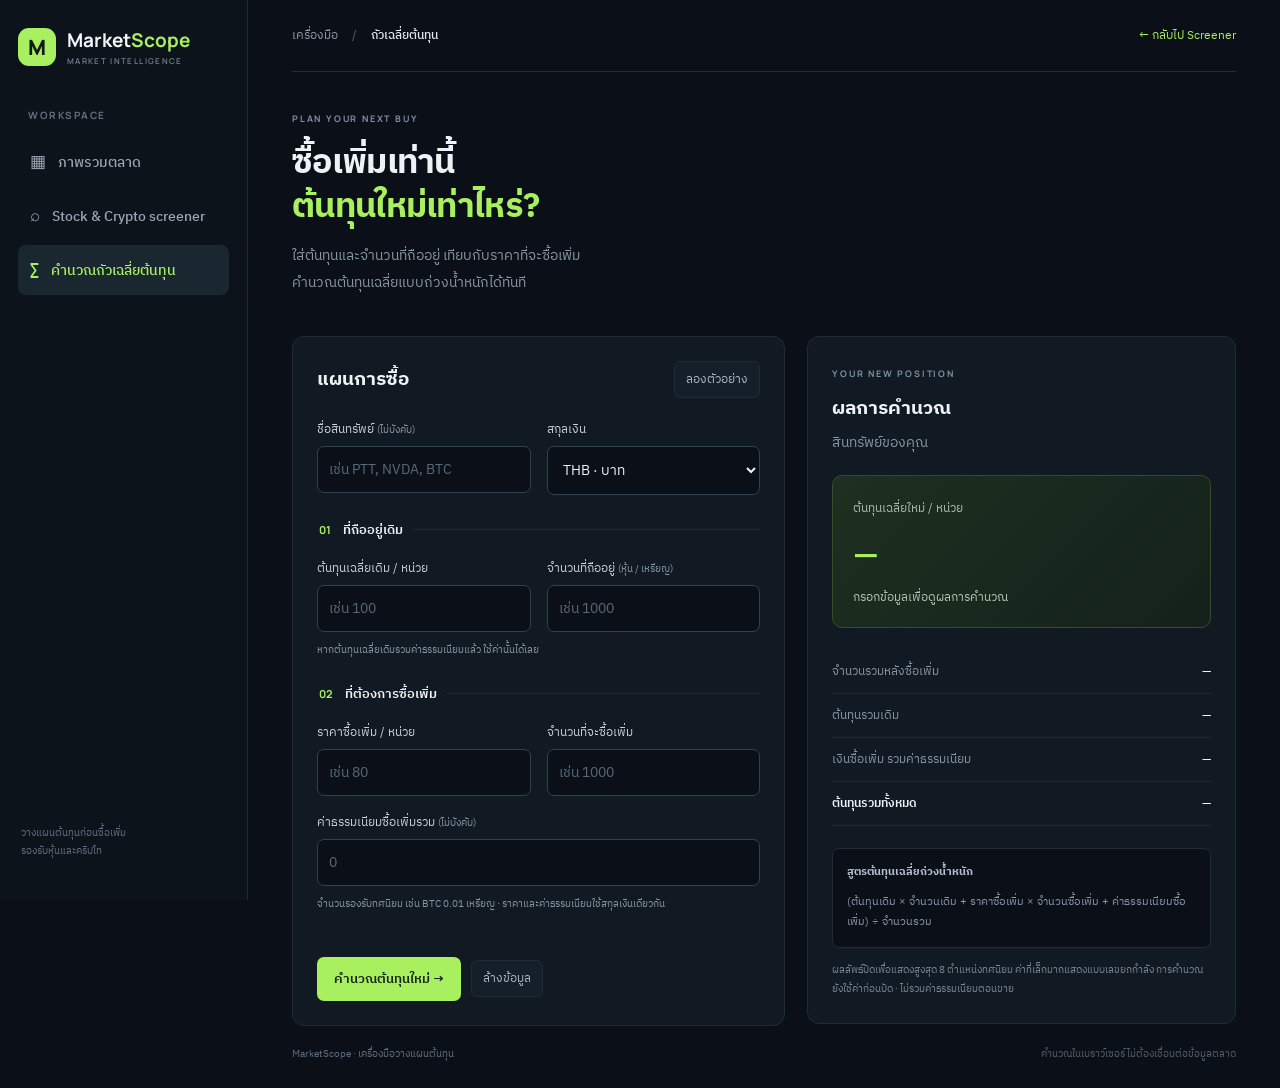
==== stock-crypto-scanner/average-cost.html @ 229be769 "Add average cost calculator page" ====
<!doctype html>
<html lang="th">
<head>
  <meta charset="utf-8">
  <meta name="viewport" content="width=device-width, initial-scale=1">
  <meta name="theme-color" content="#0b1018">
  <title>คำนวณถัวเฉลี่ยต้นทุน — MarketScope</title>
  <link rel="preconnect" href="https://fonts.googleapis.com">
  <link rel="preconnect" href="https://fonts.gstatic.com" crossorigin>
  <link href="https://fonts.googleapis.com/css2?family=IBM+Plex+Sans+Thai:wght@400;500;600;700&family=Manrope:wght@400;500;600;700;800&display=swap" rel="stylesheet">
  <link rel="stylesheet" href="style.css">
  <link rel="stylesheet" href="average-cost.css">
</head>
<body>
  <div class="shell">
    <aside class="sidebar">
      <a class="brand" href="index.html"><span class="brand-mark">M</span><span>Market<span class="brand-light">Scope</span><small>MARKET INTELLIGENCE</small></span></a>
      <div class="side-label">WORKSPACE</div>
      <a class="nav" href="index.html"><span>▦</span> ภาพรวมตลาด</a>
      <a class="nav" href="index.html#screener"><span>⌕</span> Stock & Crypto screener</a>
      <a class="nav active" href="average-cost.html" aria-current="page"><span>∑</span> คำนวณถัวเฉลี่ยต้นทุน</a>
      <div class="sidebar-bottom"><p>วางแผนต้นทุนก่อนซื้อเพิ่ม<br>รองรับหุ้นและคริปโท</p></div>
    </aside>
    <main class="main">
      <header class="topbar"><div class="breadcrumb">เครื่องมือ <span>/</span> <b>ถัวเฉลี่ยต้นทุน</b></div><a class="back-link" href="index.html">← กลับไป Screener</a></header>
      <section class="calculator-heading">
        <span class="eyebrow">PLAN YOUR NEXT BUY</span>
        <h1>ซื้อเพิ่มเท่านี้<br><span>ต้นทุนใหม่เท่าไหร่?</span></h1>
        <p>ใส่ต้นทุนและจำนวนที่ถืออยู่ เทียบกับราคาที่จะซื้อเพิ่ม<br>คำนวณต้นทุนเฉลี่ยแบบถ่วงน้ำหนักได้ทันที</p>
      </section>
      <div class="calculator-layout">
        <form id="average-form" class="calculator-card" novalidate>
          <div class="calculator-card-heading"><h2>แผนการซื้อ</h2><button type="button" id="example" class="subtle-button">ลองตัวอย่าง</button></div>
          <div class="input-grid asset-settings">
            <label>ชื่อสินทรัพย์ <span class="optional">(ไม่บังคับ)</span><input id="asset-name" type="text" placeholder="เช่น PTT, NVDA, BTC" maxlength="40"></label>
            <label>สกุลเงิน<select id="currency"><option value="THB">THB · บาท</option><option value="USD">USD · ดอลลาร์</option><option value="USDT">USDT</option></select></label>
          </div>
          <fieldset><legend><span class="step-number">01</span> ที่ถืออยู่เดิม</legend>
            <div class="input-grid">
              <label>ต้นทุนเฉลี่ยเดิม / หน่วย<input id="old-price" type="number" min="0" step="any" inputmode="decimal" placeholder="เช่น 100" required></label>
              <label>จำนวนที่ถืออยู่ <span class="optional">(หุ้น / เหรียญ)</span><input id="old-quantity" type="number" min="0" step="any" inputmode="decimal" placeholder="เช่น 1000" required></label>
            </div>
            <small>หากต้นทุนเฉลี่ยเดิมรวมค่าธรรมเนียมแล้ว ใช้ค่านั้นได้เลย</small>
          </fieldset>
          <fieldset><legend><span class="step-number">02</span> ที่ต้องการซื้อเพิ่ม</legend>
            <div class="input-grid">
              <label>ราคาซื้อเพิ่ม / หน่วย<input id="new-price" type="number" min="0" step="any" inputmode="decimal" placeholder="เช่น 80" required></label>
              <label>จำนวนที่จะซื้อเพิ่ม<input id="new-quantity" type="number" min="0" step="any" inputmode="decimal" placeholder="เช่น 1000" required></label>
            </div>
            <label class="fee-label">ค่าธรรมเนียมซื้อเพิ่มรวม <span class="optional">(ไม่บังคับ)</span><input id="fees" type="number" min="0" step="any" inputmode="decimal" placeholder="0"></label>
            <small>จำนวนรองรับทศนิยม เช่น BTC 0.01 เหรียญ · ราคาและค่าธรรมเนียมใช้สกุลเงินเดียวกัน</small>
          </fieldset>
          <p id="input-error" class="input-error" role="status"></p>
          <div class="calculator-actions"><button type="submit" class="calculate-button">คำนวณต้นทุนใหม่ →</button><button type="reset" class="subtle-button">ล้างข้อมูล</button></div>
        </form>
        <section class="calculator-card results-card" aria-labelledby="results-title">
          <span class="eyebrow">YOUR NEW POSITION</span><h2 id="results-title">ผลการคำนวณ</h2>
          <p id="result-asset" class="result-asset">สินทรัพย์ของคุณ</p>
          <div class="average-highlight"><span>ต้นทุนเฉลี่ยใหม่ / หน่วย</span><output id="average">—</output><p id="average-change">กรอกข้อมูลเพื่อดูผลการคำนวณ</p></div>
          <dl class="result-details">
            <div><dt>จำนวนรวมหลังซื้อเพิ่ม</dt><dd id="total-quantity">—</dd></div>
            <div><dt>ต้นทุนรวมเดิม</dt><dd id="old-cost">—</dd></div>
            <div><dt>เงินซื้อเพิ่ม รวมค่าธรรมเนียม</dt><dd id="new-cost">—</dd></div>
            <div class="total-line"><dt>ต้นทุนรวมทั้งหมด</dt><dd id="total-cost">—</dd></div>
          </dl>
          <div class="formula-box"><b>สูตรต้นทุนเฉลี่ยถ่วงน้ำหนัก</b><p>(ต้นทุนเดิม × จำนวนเดิม + ราคาซื้อเพิ่ม × จำนวนซื้อเพิ่ม + ค่าธรรมเนียมซื้อเพิ่ม) ÷ จำนวนรวม</p></div>
          <small class="calculation-note">ผลลัพธ์ปัดเพื่อแสดงสูงสุด 8 ตำแหน่งทศนิยม ค่าที่เล็กมากแสดงแบบเลขยกกำลัง การคำนวณยังใช้ค่าก่อนปัด · ไม่รวมค่าธรรมเนียมตอนขาย</small>
        </section>
      </div>
      <footer>MarketScope · เครื่องมือวางแผนต้นทุน <span>คำนวณในเบราว์เซอร์ ไม่ต้องเชื่อมต่อข้อมูลตลาด</span></footer>
    </main>
  </div>
  <script src="average-cost.js"></script>
</body>
</html>
---- stock-crypto-scanner/style.css ----
:root{--bg:#0b1018;--panel:#111923;--panel2:#151f2a;--line:#202b36;--text:#edf2f5;--muted:#8996a4;--lime:#a8f05f;--green:#72d89a;--red:#ff7e82;--blue:#75a8ff;--purple:#b895ff}*{box-sizing:border-box}html{scroll-behavior:smooth}body{margin:0;background:var(--bg);color:var(--text);font:14px 'IBM Plex Sans Thai',sans-serif}.shell{min-height:100vh}.sidebar{position:fixed;inset:0 auto 0 0;width:248px;border-right:1px solid var(--line);padding:27px 18px;background:#0d131b;display:flex;flex-direction:column;z-index:2}.brand{display:flex;align-items:center;gap:11px;color:#f3f6f8;text-decoration:none;font:700 19px Manrope,sans-serif}.brand-mark{display:grid;place-items:center;width:38px;height:38px;background:var(--lime);color:#111a14;border-radius:11px;font-size:21px;font-weight:800}.brand-light{color:var(--lime)}.brand small{display:block;font:600 8px Manrope,sans-serif;letter-spacing:1.35px;color:#738091;margin-top:2px}.side-label{color:#637080;font:700 10px Manrope,sans-serif;letter-spacing:1.5px;margin:42px 10px 13px}.nav{padding:11px 12px;text-decoration:none;color:#9aa6b3;border-radius:8px;display:flex;gap:12px;align-items:center;margin:2px 0;font-weight:500}.nav span{font-size:17px}.nav.active{background:#1a2630;color:var(--lime)}.markets-label{margin-top:31px}.market-link{color:#aeb9c4;background:none;border:0;text-align:left;font:500 13px inherit;padding:11px 12px;display:flex;align-items:center;gap:10px;cursor:pointer;border-radius:8px}.market-link:hover,.market-link.selected{background:#151e28}.market-link span{margin-left:auto;color:#677686;font-size:10px}.dot,.status i,.updated i,.live-pill i{width:7px;height:7px;border-radius:50%;display:inline-block;background:#8794a2}.thai-dot{background:#f4b85e}.us-dot{background:#75a8ff}.crypto-dot{background:#b895ff}.all-dot{background:var(--lime)}.sidebar-bottom{margin-top:auto}.status{border:1px solid var(--line);border-radius:9px;padding:13px;display:flex;gap:10px;align-items:flex-start}.status i,.updated i,.live-pill i{background:var(--green);box-shadow:0 0 9px #72d89a88;margin-top:5px}.status b,.status small{display:block}.status b{font-size:12px}.status small{font-size:10px;color:var(--muted);margin-top:3px}.sidebar-bottom p{color:#627080;font-size:10px;line-height:1.8;margin:13px 3px}.main{margin-left:248px;padding:0 44px;max-width:1800px}.topbar{height:72px;display:flex;align-items:center;justify-content:space-between;border-bottom:1px solid var(--line);color:#8e9ba7;font-size:12px}.breadcrumb span{margin:0 11px;color:#596675}.breadcrumb b{color:#e0e7ed;font-weight:500}.top-right{display:flex;align-items:center;gap:21px}.live-pill{font:700 9px Manrope,sans-serif;letter-spacing:.8px;color:#b1bdc8;border:1px solid #28343e;padding:6px 9px;border-radius:20px}.live-pill i{width:6px;height:6px;margin:0 5px 0 0}.date{font-size:11px}.avatar{border:1px solid #364451;background:#1d2934;color:var(--lime);font-weight:700;border-radius:50%;width:30px;height:30px}.welcome{min-height:290px;display:flex;align-items:center;justify-content:space-between;padding:37px 25px 31px 5px;overflow:hidden;position:relative}.eyebrow{color:#80909f;font:700 9px Manrope,sans-serif;letter-spacing:1.8px}.welcome h1{font-size:41px;line-height:1.23;margin:12px 0 9px;letter-spacing:-1px}.welcome h1 span{color:var(--lime)}.welcome p{color:#97a4b0;font-size:13px;line-height:1.8;margin:0 0 19px}.primary-btn{display:inline-flex;gap:22px;align-items:center;background:var(--lime);color:#162017;border-radius:6px;text-decoration:none;padding:9px 13px;font-size:12px;font-weight:700}.primary-btn span{font-size:17px}.welcome-art{position:relative;width:51%;height:255px;overflow:hidden}.chart-art{position:absolute;bottom:5px;left:0;width:100%;height:140px;opacity:.75}.orbit{position:absolute;border:1px solid #293841;border-radius:50%;left:50%;top:42%;transform:translate(-50%,-50%)}.orbit-one{width:175px;height:175px}.orbit-two{width:250px;height:250px;border-color:#202c36}.art-core{position:absolute;left:50%;top:42%;transform:translate(-50%,-50%);display:grid;place-items:center;width:76px;height:76px;border-radius:50%;background:#182520;border:1px solid #3a573c;color:var(--lime);font:800 22px Manrope;box-shadow:0 0 40px #a8f05f20}.art-core span{font-size:21px}.float-tag{position:absolute;z-index:1;padding:7px 10px;border-radius:6px;background:#17212b;border:1px solid #2d3942;box-shadow:0 9px 20px #0005}.float-tag b,.float-tag small{display:block}.float-tag b{font:700 11px Manrope;color:#dfe8ed}.float-tag small{font:500 7px Manrope;color:#778691;letter-spacing:.8px;margin-top:2px}.tag-set{left:17%;top:29%}.tag-btc{right:13%;top:31%}.tag-btc b{color:#f6bb62}.tag-us{left:36%;top:2%}.market-strip{border-top:1px solid var(--line);padding:23px 0 26px}.strip-heading{display:flex;justify-content:space-between;align-items:center;margin-bottom:12px}.updated{color:#778591;font-size:10px}.updated i{width:5px;height:5px;margin:0 5px 1px 0}.pulse-grid{display:grid;grid-template-columns:repeat(3,1fr);gap:13px}.pulse-card{min-height:127px;background:var(--panel);border:1px solid var(--line);border-radius:9px;padding:14px 16px 12px;position:relative;overflow:hidden}.pulse-top{display:flex;align-items:center;gap:9px}.market-icon{width:31px;height:29px;border-radius:6px;display:grid;place-items:center;font:700 9px Manrope}.set-icon{background:#302719;color:#efb84e}.sp-icon{background:#192941;color:#76a8f8}.btc-icon{background:#322719;color:#f5b452;font-size:17px}.pulse-name{font:700 10px Manrope;color:#dce4e9;letter-spacing:.4px}.pulse-name small{display:block;color:#788692;font:400 9px 'IBM Plex Sans Thai';letter-spacing:0;margin-top:2px}.pulse-change{margin-left:auto;font:700 10px Manrope}.positive{color:var(--green)}.pulse-value{font:700 20px Manrope;margin:10px 0 0 40px;position:relative;z-index:1}.pulse-value small{font-size:10px;color:#778592;font-weight:500}.mini-chart{position:absolute;right:0;bottom:0;width:46%;height:37px;opacity:.8}.mini-chart svg{width:100%;height:100%;overflow:visible}.mini-chart path{fill:none;stroke-width:2}.green-chart path{stroke:#72d89a}.blue-chart path{stroke:#75a8ff}.purple-chart path{stroke:#b895ff}.section-title{display:flex;justify-content:space-between;align-items:flex-end;margin-bottom:16px}.section-title h2{font-size:23px;margin:3px 0 0;letter-spacing:-.5px}.title-dot{color:var(--lime)}.refresh-btn{font:500 11px 'IBM Plex Sans Thai';color:#c2ccd4;background:#141e28;border:1px solid #293641;border-radius:6px;padding:7px 11px;cursor:pointer}.refresh-btn span{font-size:16px;margin-right:4px}.stats-row{display:grid;grid-template-columns:repeat(4,1fr);gap:11px;margin-bottom:17px}.stat-card{display:flex;gap:11px;align-items:center;background:var(--panel);border:1px solid var(--line);border-radius:8px;padding:12px}.stat-icon{display:grid;place-items:center;width:31px;height:31px;border-radius:7px;background:#24303a;color:#b6c2cd;font-size:17px}.stat-icon.green{color:var(--green);background:#1d3028}.stat-icon.violet{color:var(--purple);background:#292337}.stat-icon.orange{color:#efb564;background:#342b20}.stat-card small,.stat-card b{display:block}.stat-card small{font-size:10px;color:#82909c}.stat-card b{font:700 16px Manrope;margin-top:2px}.table-wrap{background:var(--panel);border:1px solid var(--line);border-radius:9px;overflow:hidden}.table-toolbar{display:flex;justify-content:space-between;align-items:center;padding:0 16px;border-bottom:1px solid var(--line)}.tabs{display:flex;gap:20px}.tab{position:relative;background:none;border:0;color:#83919f;padding:14px 1px 12px;font:500 11px 'IBM Plex Sans Thai';cursor:pointer}.tab.active{color:var(--lime)}.tab.active:after{content:'';position:absolute;bottom:-1px;left:0;right:0;height:2px;background:var(--lime)}.tab span{font:600 9px Manrope;color:#73808c;margin-left:3px}.search{display:flex;align-items:center;gap:6px;background:#0e151d;border:1px solid #26323c;border-radius:5px;padding:6px 9px;color:#71808e}.search span{font-size:17px}.search input{width:175px;background:none;border:0;outline:0;color:#eaf0f4;font:11px 'IBM Plex Sans Thai'}.search input::placeholder{color:#667380}.table-scroll{overflow-x:auto}table{width:100%;border-collapse:collapse;white-space:nowrap}th{text-align:left;color:#758391;font:600 9px Manrope;letter-spacing:.5px;padding:11px 16px;border-bottom:1px solid #202a34}td{padding:10px 16px;border-bottom:1px solid #1d2730;color:#cdd5db;font-size:11px}tbody tr:hover{background:#151f29}.align-right{text-align:right}.asset-cell{display:flex;align-items:center;gap:9px}.coin-logo{display:grid;place-items:center;width:29px;height:29px;background:#202d37;border-radius:50%;font:700 10px Manrope;color:#dfe7ec}.coin-logo.crypto{background:#2a2535;color:#c8a8ff}.coin-logo.thai{background:#342d20;color:#efbd6a}.coin-logo.us{background:#1e2a3b;color:#83b0ff}.asset-name{font-weight:600;color:#e4eaf0}.asset-symbol{font:10px Manrope;color:#778593;margin-top:2px}.market-badge{font-size:9px;padding:4px 7px;background:#252d34;color:#aab6c0;border-radius:4px}.market-badge.crypto{background:#292437;color:#c5a6fb}.market-badge.thai{background:#302a20;color:#ecc075}.market-badge.us{background:#1d2938;color:#81aefa}.price{font:600 11px Manrope}.change-up,.change-down{font:600 10px Manrope}.change-up{color:var(--green)}.change-down{color:var(--red)}.trend{display:flex;align-items:center;gap:6px;color:#9ba8b3;font-size:10px}.trend-line{width:53px;height:19px}.trend-line polyline{fill:none;stroke:var(--green);stroke-width:1.7}.trend-line.down polyline{stroke:var(--red)}.signal{font-size:9px;color:var(--green);background:#1b3027;border-radius:4px;padding:4px 6px}.signal.neutral{color:#9daab5;background:#252e36}.loading-row{text-align:center;padding:34px;color:#80909d}.spinner{display:inline-block;width:13px;height:13px;border:2px solid #43515c;border-top-color:var(--lime);border-radius:50%;vertical-align:-3px;margin-right:7px;animation:spin 1s linear infinite}@keyframes spin{to{transform:rotate(360deg)}}.table-foot{display:flex;justify-content:space-between;padding:10px 16px;color:#74818d;font-size:9px}footer{display:flex;justify-content:space-between;color:#62707e;font-size:10px;padding:20px 0 26px}footer span{color:#53606d}@media(max-width:1050px){.sidebar{width:210px}.main{margin-left:210px;padding:0 27px}.welcome-art{width:46%}.stats-row{grid-template-columns:repeat(2,1fr)}}@media(max-width:720px){.sidebar{position:static;width:auto;height:auto;padding:12px 15px;display:flex;flex-direction:row;align-items:center;border-right:0;border-bottom:1px solid var(--line)}.brand{font-size:16px}.brand-mark{width:33px;height:33px}.side-label,.nav,.market-link,.sidebar-bottom{display:none}.main{margin-left:0;padding:0 15px}.topbar{height:53px}.top-right{gap:10px}.live-pill{font-size:8px}.date{display:none}.welcome{min-height:260px;padding:30px 0}.welcome h1{font-size:35px}.welcome-art{position:absolute;right:-24%;width:64%;opacity:.54}.welcome>div:first-child{position:relative;z-index:1}.pulse-grid{grid-template-columns:1fr;gap:8px}.pulse-card{min-height:110px}.stats-row{grid-template-columns:repeat(2,1fr);gap:8px}.stat-card{padding:9px;gap:7px}.stat-card small{font-size:9px}.stat-card b{font-size:14px}.section-title h2{font-size:20px}.table-toolbar{align-items:flex-start;gap:8px;flex-direction:column;padding:0 12px 10px}.tabs{width:100%;gap:17px;overflow:auto}.tab{flex-shrink:0}.search{width:100%}.search input{width:100%}.table-foot{gap:8px;align-items:flex-start}.table-foot span:last-child{max-width:45%;text-align:right}footer{gap:10px;flex-direction:column}.desktop-break{display:none}}
---- stock-crypto-scanner/average-cost.css ----
.back-link{color:var(--lime);text-decoration:none;font-size:12px}.calculator-heading{padding:34px 0 25px}.calculator-heading h1{font-size:34px;line-height:1.3;margin:12px 0;letter-spacing:-.7px}.calculator-heading h1 span{color:var(--lime)}.calculator-heading p{color:var(--muted);line-height:1.9}.calculator-layout{display:grid;grid-template-columns:minmax(0,1.15fr) minmax(0,1fr);gap:22px;align-items:start}.calculator-card{background:var(--panel);border:1px solid var(--line);border-radius:12px;padding:24px}.calculator-card h2{font-size:19px;margin:0}.calculator-card-heading{display:flex;justify-content:space-between;align-items:center;gap:10px;margin-bottom:22px}.input-grid{display:grid;grid-template-columns:repeat(2,minmax(0,1fr));gap:16px}.calculator-card label{display:block;color:#c8d2dc;font-size:12px}.optional{font-size:10px;color:var(--muted);font-weight:400}.calculator-card input,.calculator-card select{display:block;width:100%;border:1px solid #33404e;background:var(--bg);color:var(--text);border-radius:7px;padding:11px;font:14px 'IBM Plex Sans Thai',sans-serif;margin-top:7px;min-height:44px}.calculator-card input:focus,.calculator-card select:focus{outline:2px solid #a8f05f66;outline-offset:2px}.calculator-card input::placeholder{color:#596878}.calculator-card input[aria-invalid=true]{border-color:var(--red)}fieldset{border:0;border-top:1px solid var(--line);margin:24px 0 0;padding:18px 0 0;min-width:0}legend{font-weight:600;font-size:13px;padding-right:10px}.step-number{color:var(--lime);font:700 11px Manrope;margin-right:9px}fieldset small{display:block;color:var(--muted);font-size:10px;line-height:1.8;margin-top:9px}.fee-label{margin-top:17px}.calculator-actions{display:flex;align-items:center;gap:10px;flex-wrap:wrap}.calculate-button{border:0;background:var(--lime);color:#18251b;padding:11px 17px;border-radius:7px;font:600 13px 'IBM Plex Sans Thai';cursor:pointer}.subtle-button{border:1px solid var(--line);background:var(--panel2);color:#aab9c5;padding:8px 11px;border-radius:6px;font:12px 'IBM Plex Sans Thai';cursor:pointer}.input-error{font-size:12px;color:var(--red);min-height:20px}.results-card h2{margin-top:9px}.result-asset{color:var(--muted);margin:7px 0 21px}.average-highlight{padding:20px;border:1px solid #354c2b;background:linear-gradient(135deg,#1e3020,#14211b);border-radius:10px}.average-highlight>span{font-size:12px;color:#adbcaa}.average-highlight output{display:block;font:700 clamp(22px,2.7vw,33px) Manrope;color:var(--lime);margin:12px 0;overflow-wrap:anywhere}.average-highlight p{color:#b6c6b3;font-size:12px;margin:0}.average-highlight p.cost-up{color:#ffc17e}.average-highlight p.cost-down{color:var(--green)}.result-details{margin:22px 0}.result-details>div{display:flex;justify-content:space-between;gap:16px;padding:12px 0;border-bottom:1px solid var(--line);font-size:12px}.result-details dt{color:var(--muted)}.result-details dd{margin:0;text-align:right;overflow-wrap:anywhere;max-width:55%}.result-details .total-line{font-weight:600}.total-line dt{color:var(--text)}.formula-box{padding:14px;background:var(--bg);border:1px solid var(--line);border-radius:7px;font-size:11px}.formula-box b{color:#b4c0cc}.formula-box p{color:var(--muted);line-height:1.9;margin-bottom:0}.calculation-note{display:block;color:#788796;font-size:10px;line-height:1.9;margin-top:13px}@media(max-width:1100px){.calculator-layout{grid-template-columns:1fr}}@media(max-width:720px){.calculator-heading{padding-top:24px}.calculator-heading h1{font-size:29px}.calculator-card{padding:17px}.input-grid{gap:10px}.calculator-card label{font-size:11px}.back-link{font-size:10px}}
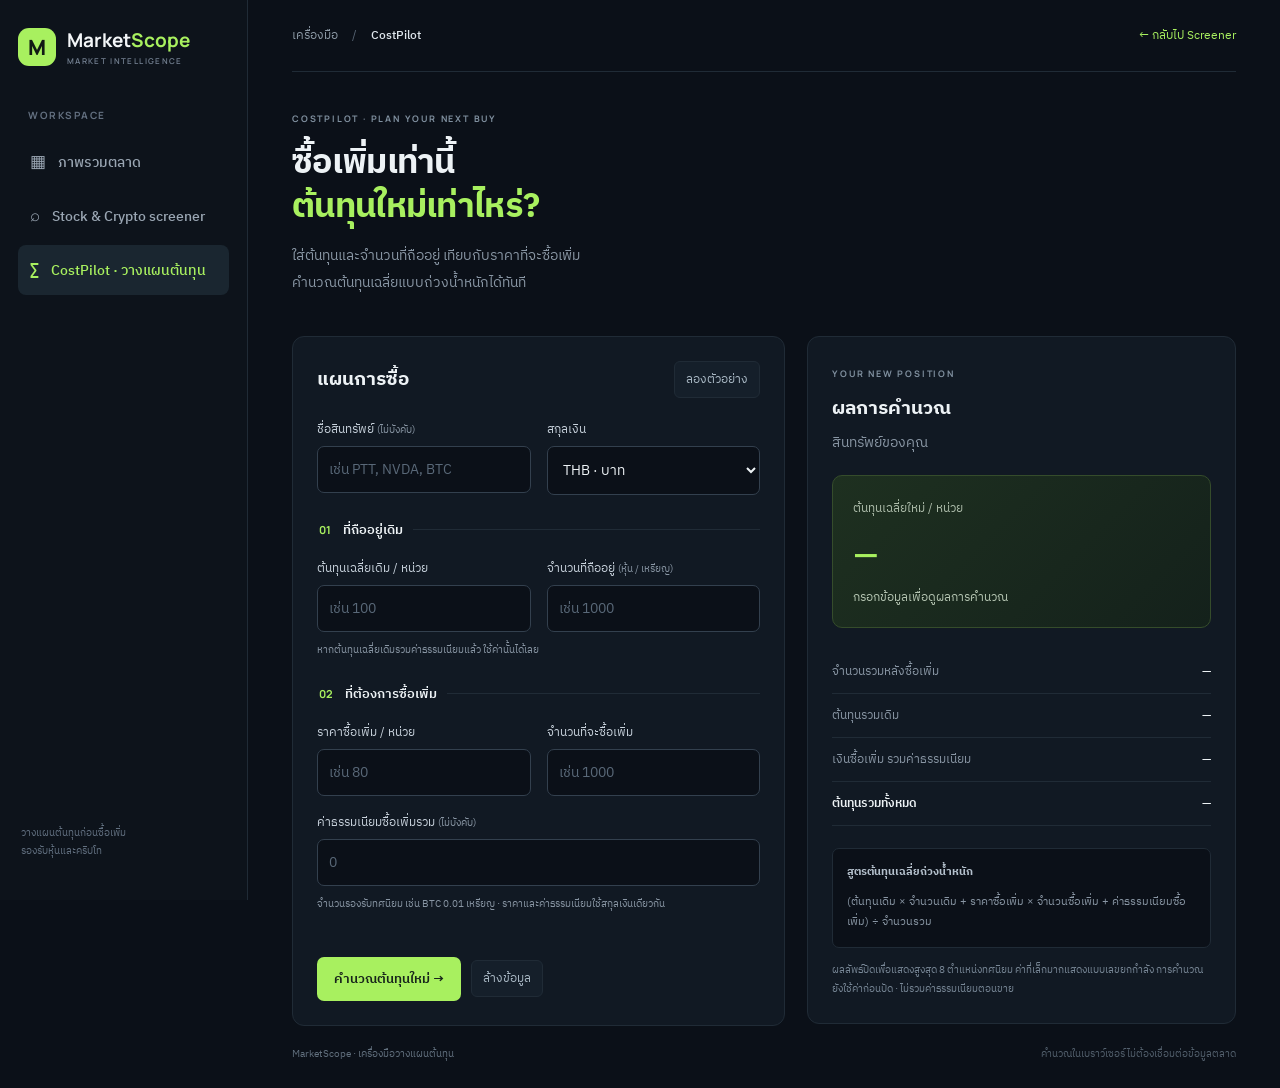
==== commit 282431d0: "Rename average cost tool to CostPilot" ====
--- a/stock-crypto-scanner/average-cost.html
+++ b/stock-crypto-scanner/average-cost.html
@@ -4,7 +4,7 @@
   <meta charset="utf-8">
   <meta name="viewport" content="width=device-width, initial-scale=1">
   <meta name="theme-color" content="#0b1018">
-  <title>คำนวณถัวเฉลี่ยต้นทุน — MarketScope</title>
+  <title>CostPilot · วางแผนต้นทุน — MarketScope</title>
   <link rel="preconnect" href="https://fonts.googleapis.com">
   <link rel="preconnect" href="https://fonts.gstatic.com" crossorigin>
   <link href="https://fonts.googleapis.com/css2?family=IBM+Plex+Sans+Thai:wght@400;500;600;700&family=Manrope:wght@400;500;600;700;800&display=swap" rel="stylesheet">
@@ -18,13 +18,13 @@
       <div class="side-label">WORKSPACE</div>
       <a class="nav" href="index.html"><span>▦</span> ภาพรวมตลาด</a>
       <a class="nav" href="index.html#screener"><span>⌕</span> Stock & Crypto screener</a>
-      <a class="nav active" href="average-cost.html" aria-current="page"><span>∑</span> คำนวณถัวเฉลี่ยต้นทุน</a>
+      <a class="nav active" href="average-cost.html" aria-current="page"><span>∑</span> CostPilot · วางแผนต้นทุน</a>
       <div class="sidebar-bottom"><p>วางแผนต้นทุนก่อนซื้อเพิ่ม<br>รองรับหุ้นและคริปโท</p></div>
     </aside>
     <main class="main">
-      <header class="topbar"><div class="breadcrumb">เครื่องมือ <span>/</span> <b>ถัวเฉลี่ยต้นทุน</b></div><a class="back-link" href="index.html">← กลับไป Screener</a></header>
+      <header class="topbar"><div class="breadcrumb">เครื่องมือ <span>/</span> <b>CostPilot</b></div><a class="back-link" href="index.html">← กลับไป Screener</a></header>
       <section class="calculator-heading">
-        <span class="eyebrow">PLAN YOUR NEXT BUY</span>
+        <span class="eyebrow">COSTPILOT · PLAN YOUR NEXT BUY</span>
         <h1>ซื้อเพิ่มเท่านี้<br><span>ต้นทุนใหม่เท่าไหร่?</span></h1>
         <p>ใส่ต้นทุนและจำนวนที่ถืออยู่ เทียบกับราคาที่จะซื้อเพิ่ม<br>คำนวณต้นทุนเฉลี่ยแบบถ่วงน้ำหนักได้ทันที</p>
       </section>
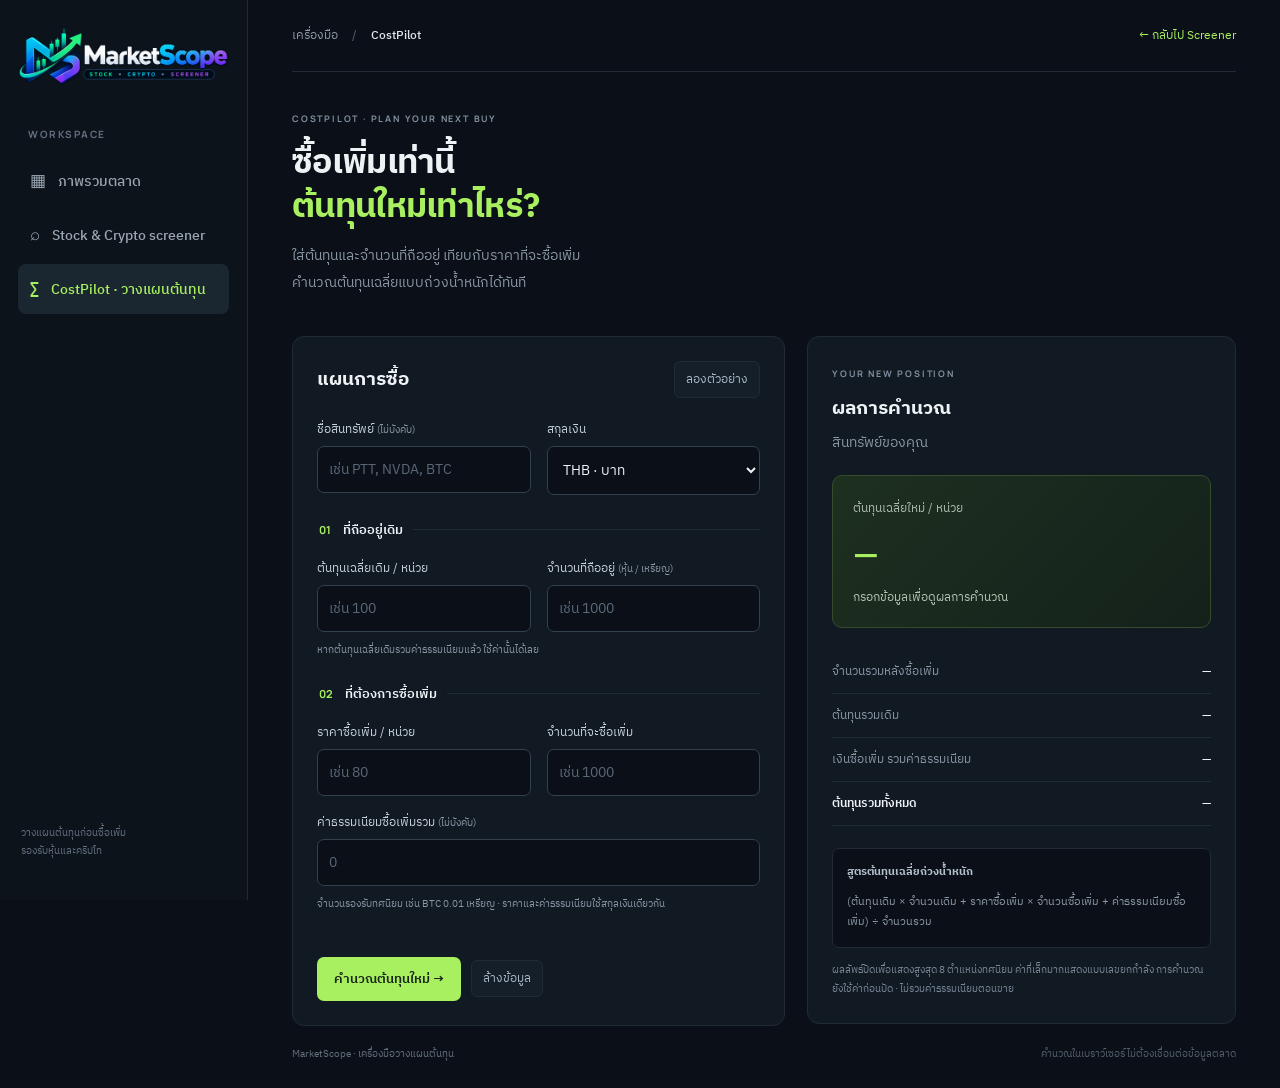
==== commit 2b8430b1: "Update MarketScope branding and add SET index overview" ====
--- a/stock-crypto-scanner/average-cost.html
+++ b/stock-crypto-scanner/average-cost.html
@@ -10,11 +10,13 @@
   <link href="https://fonts.googleapis.com/css2?family=IBM+Plex+Sans+Thai:wght@400;500;600;700&family=Manrope:wght@400;500;600;700;800&display=swap" rel="stylesheet">
   <link rel="stylesheet" href="style.css">
   <link rel="stylesheet" href="average-cost.css">
+  <link rel="stylesheet" href="brand.css">
+  <link rel="icon" type="image/png" href="favicon.png">
 </head>
 <body>
   <div class="shell">
     <aside class="sidebar">
-      <a class="brand" href="index.html"><span class="brand-mark">M</span><span>Market<span class="brand-light">Scope</span><small>MARKET INTELLIGENCE</small></span></a>
+      <a class="brand logo-brand" href="index.html" aria-label="MarketScope ภาพรวมตลาด"><img src="marketscope-logo.png" alt="MarketScope — Stock · Crypto · Screener" width="1000" height="275"></a>
       <div class="side-label">WORKSPACE</div>
       <a class="nav" href="index.html"><span>▦</span> ภาพรวมตลาด</a>
       <a class="nav" href="index.html#screener"><span>⌕</span> Stock & Crypto screener</a>
--- a/stock-crypto-scanner/brand.css
+++ b/stock-crypto-scanner/brand.css
@@ -0,0 +1 @@
+.logo-brand{display:flex;width:100%;max-width:220px;min-height:58px;align-items:center}.logo-brand img{display:block;width:100%;height:auto;object-fit:contain}.art-core .brand-symbol{display:block;width:68px;height:68px;object-fit:contain;padding:4px}@media(max-width:720px){.sidebar .logo-brand{max-width:min(180px,42vw);min-height:40px}.sidebar .logo-brand img{width:100%}}
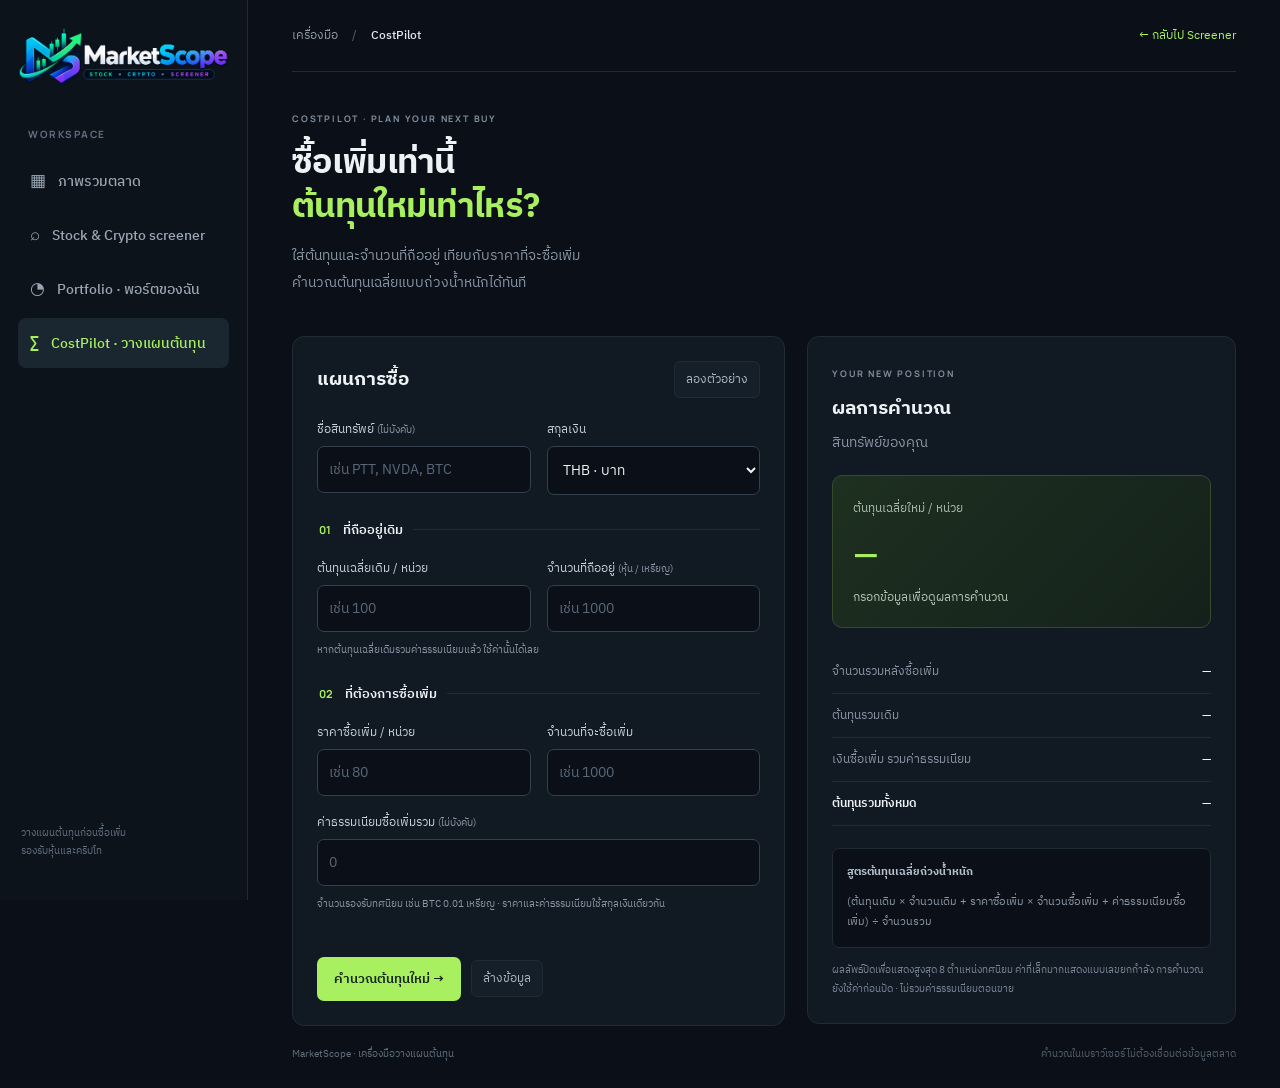
==== commit 81deeb72: "Add multi-asset portfolio tracker, market holidays, asset detail modal, and reliability upgrades" ====
--- a/stock-crypto-scanner/average-cost.html
+++ b/stock-crypto-scanner/average-cost.html
@@ -20,6 +20,7 @@
       <div class="side-label">WORKSPACE</div>
       <a class="nav" href="index.html"><span>▦</span> ภาพรวมตลาด</a>
       <a class="nav" href="index.html#screener"><span>⌕</span> Stock & Crypto screener</a>
+      <a class="nav" href="portfolio.html"><span>◔</span> Portfolio · พอร์ตของฉัน</a>
       <a class="nav active" href="average-cost.html" aria-current="page"><span>∑</span> CostPilot · วางแผนต้นทุน</a>
       <div class="sidebar-bottom"><p>วางแผนต้นทุนก่อนซื้อเพิ่ม<br>รองรับหุ้นและคริปโท</p></div>
     </aside>
